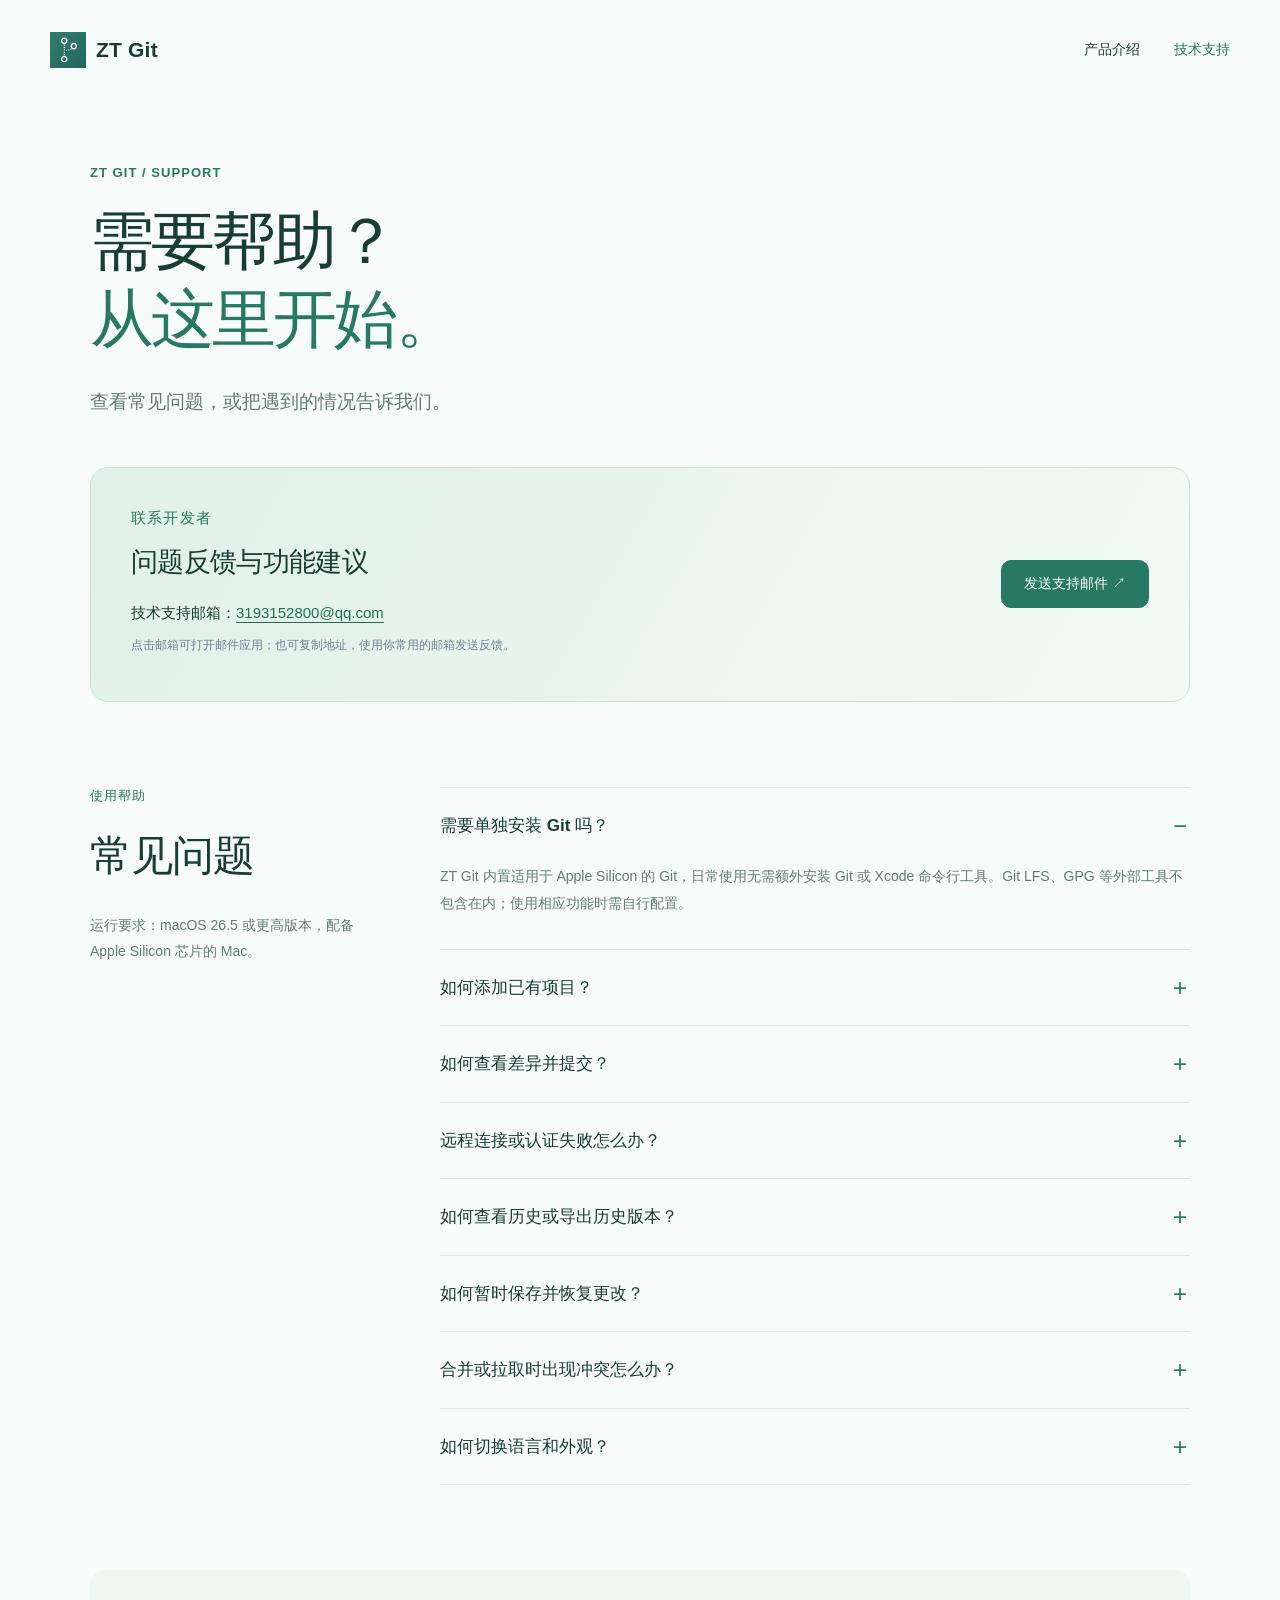
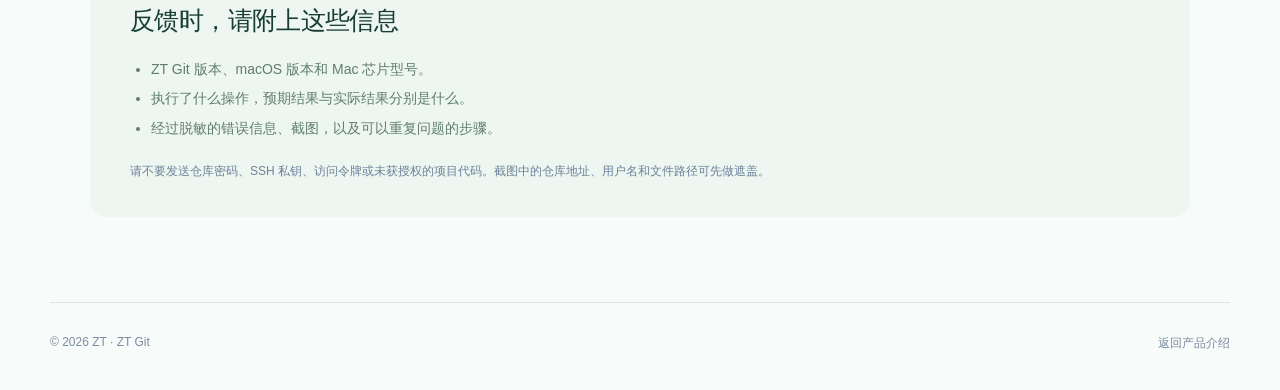
==== support.html @ c58c6ba7 "Publish ZT Git website" ====
<!doctype html>
<html lang="zh-CN"><head><meta charset="utf-8"><meta name="viewport" content="width=device-width,initial-scale=1"><title>技术支持 — ZT Git</title><meta name="description" content="ZT Git 使用帮助与技术支持。了解添加项目、提交、远程认证、历史记录与搁置，并联系开发者反馈问题。"><link rel="icon" href="icon.png"><link rel="stylesheet" href="styles.css"></head>
<body><header class="nav wrap"><a class="brand" href="./"><img src="icon.png" width="36" height="36" alt="">ZT Git</a><nav aria-label="主导航"><a href="./">产品介绍</a><a class="active" href="support.html" aria-current="page">技术支持</a></nav></header>
<main class="support wrap"><p class="eyebrow">ZT GIT / SUPPORT</p><h1>需要帮助？<br><span>从这里开始。</span></h1><p class="lead">查看常见问题，或把遇到的情况告诉我们。</p>
<section id="contact" class="contact-card" aria-labelledby="contact-title"><div><p class="eyebrow">联系开发者</p><h2 id="contact-title">问题反馈与功能建议</h2><p>技术支持邮箱：<a class="email" href="mailto:3193152800@qq.com?subject=ZT%20Git%20%E6%8A%80%E6%9C%AF%E6%94%AF%E6%8C%81">3193152800@qq.com</a></p><p class="small">点击邮箱可打开邮件应用；也可复制地址，使用你常用的邮箱发送反馈。</p></div><a class="button primary" href="mailto:3193152800@qq.com?subject=ZT%20Git%20%E6%8A%80%E6%9C%AF%E6%94%AF%E6%8C%81">发送支持邮件 ↗</a></section>
<section class="support-layout"><div><p class="eyebrow">使用帮助</p><h2>常见问题</h2><p class="body-copy">运行要求：macOS 26.5 或更高版本，配备 Apple Silicon 芯片的 Mac。</p></div><div class="faq">
<details open><summary>需要单独安装 Git 吗？</summary><div><p>ZT Git 内置适用于 Apple Silicon 的 Git，日常使用无需额外安装 Git 或 Xcode 命令行工具。Git LFS、GPG 等外部工具不包含在内；使用相应功能时需自行配置。</p></div></details>
<details><summary>如何添加已有项目？</summary><div><p>点击左上角“+”，选择“添加项目”，再选择包含 Git 仓库的本地项目文件夹或其中的子目录。也可以选择普通仓库的 .git 文件夹；项目支持按分组整理。</p></div></details>
<details><summary>如何查看差异并提交？</summary><div><p>打开项目后，在“更改”中选择文件查看差异，使用文件旁的“+”暂存需要提交的文件。输入提交说明后，点击提交按钮。存在未解决的冲突时需要先处理冲突。</p></div></details>
<details><summary>远程连接或认证失败怎么办？</summary><div><p>检查仓库地址、网络和账号权限。在“设置 → Git 服务器与账号”检查 HTTPS 凭据或 SSH 密钥配置，也可以使用系统 Git 配置。保存账号本身不会验证服务器权限。</p><p>首次连接新的 SSH 服务器时，请先与服务器管理员核对显示的主机指纹，再决定是否信任。</p></div></details>
<details id="history"><summary>如何查看历史或导出历史版本？</summary><div><p>切换到“历史”，可以使用列表或树状图查看记录，搜索已加载的提交。在指定提交上打开右键菜单，选择“导出此版本项目…”，将快照导出为 ZIP。导出不包含 .git、未提交更改和未跟踪文件，也不会额外下载子模块或 Git LFS 对象。</p></div></details>
<details id="stash"><summary>如何暂时保存并恢复更改？</summary><div><p>在“更改”菜单选择“搁置…”，填写说明并确认。之后在左侧“搁置”中查看记录，通过右键菜单选择恢复并保留，或恢复并移除。恢复前请先处理当前工作区的更改。</p></div></details>
<details><summary>合并或拉取时出现冲突怎么办？</summary><div><p>根据工作区提示打开冲突处理界面。对于支持的文本冲突，可以选择一方的完整版本或手动编辑，保存并暂存后继续操作。部分特殊文件需要使用外部工具处理。</p></div></details>
<details><summary>如何切换语言和外观？</summary><div><p>打开“设置 → 通用”，选择简体中文、English 或跟随系统；外观可选择浅色、深色或跟随系统。设置会保存并立即生效。</p></div></details>
</div></section><section class="feedback"><h2>反馈时，请附上这些信息</h2><ul><li>ZT Git 版本、macOS 版本和 Mac 芯片型号。</li><li>执行了什么操作，预期结果与实际结果分别是什么。</li><li>经过脱敏的错误信息、截图，以及可以重复问题的步骤。</li></ul><p class="small">请不要发送仓库密码、SSH 私钥、访问令牌或未获授权的项目代码。截图中的仓库地址、用户名和文件路径可先做遮盖。</p></section></main>
<footer class="wrap footer"><span>© 2026 ZT · ZT Git</span><nav aria-label="页脚导航"><a href="./">返回产品介绍</a></nav></footer></body></html>
---- styles.css ----
:root{--ink:#173d35;--muted:#607d72;--accent:#287963;--line:#dce9e2;--paper:#f7fbf9;--white:#fff;font-family:-apple-system,BlinkMacSystemFont,"Segoe UI","PingFang SC","Microsoft YaHei",sans-serif;color:var(--ink);background:var(--paper);font-synthesis:none}
*{box-sizing:border-box}html{scroll-behavior:smooth;scroll-padding-top:36px}body{margin:0}a{color:inherit;text-decoration:none}a:hover{color:var(--accent)}a:focus-visible,summary:focus-visible{outline:3px solid #7aabef;outline-offset:5px;border-radius:4px}img{display:block;max-width:100%;height:auto}figure{margin:0}.wrap{width:min(1180px,calc(100% - 64px));margin-inline:auto}.nav{display:flex;align-items:center;justify-content:space-between;height:100px}.brand{display:flex;align-items:center;gap:10px;font-size:21px;font-weight:700;letter-spacing:.2px}.nav nav{display:flex;gap:34px;font-size:14px;font-weight:550}.active{color:var(--accent)}.eyebrow{font-size:13px;font-weight:650;letter-spacing:.08em;color:var(--accent);margin:0 0 22px}.hero{text-align:center;padding-top:70px}h1,h2,h3,p{margin-top:0}h1{font-size:clamp(42px,5.6vw,76px);line-height:1.22;letter-spacing:-.045em;font-weight:730;margin-bottom:26px}h1 span{color:var(--accent)}.lead{font-size:19px;line-height:1.85;color:var(--muted);margin-bottom:30px}.actions{display:flex;justify-content:center;gap:14px;flex-wrap:wrap}.button{display:inline-flex;align-items:center;justify-content:center;gap:18px;border:1px solid #c8dfd3;border-radius:10px;padding:14px 22px;font-size:14px;font-weight:600;transition:background .15s,transform .15s;background:var(--white);white-space:nowrap}.button:hover{background:#e8f4ed;transform:translateY(-1px)}.primary{background:var(--accent);border-color:var(--accent);color:#fff}.primary:hover{background:#1e6651;color:#fff}.compatibility{font-size:12px;color:#7b8da4;margin-top:23px;margin-bottom:48px}.hero-image{background:linear-gradient(135deg,#dcefe6,#f6fbf8);border:1px solid #d1e7db;border-radius:22px;padding:28px 28px 15px;box-shadow:0 25px 70px #254e8220}.hero-image img{border-radius:10px;box-shadow:0 12px 30px #233b6025}.hero-image figcaption{font-size:11px;color:#7a8fa9;margin-top:16px}.section{padding-top:110px;padding-bottom:100px}h2{font-size:clamp(30px,3.3vw,44px);line-height:1.35;letter-spacing:-.025em;font-weight:680;margin-bottom:28px}.section-head{margin-bottom:54px}.feature-grid{display:grid;grid-template-columns:1fr 1fr;gap:0 70px}.feature-grid article{padding:32px 0;border-top:1px solid var(--line)}.feature-number{color:#7b90a9;font-size:12px;letter-spacing:.04em}.feature-grid h3,.closing h3{font-size:23px;margin:16px 0 14px;font-weight:650}.feature-grid p,.closing p,.body-copy{font-size:16px;line-height:1.9;color:var(--muted);max-width:46ch}.history-section{background:#eaf5ef}.split{display:grid;grid-template-columns:.8fr 1.5fr;align-items:center;gap:60px}.split figure img{border-radius:14px;border:1px solid #d4dfef;box-shadow:0 25px 50px #1a3d701c}.text-link{font-weight:600;font-size:14px;color:var(--accent);display:inline-block;margin-top:12px}.closing-grid{display:grid;grid-template-columns:1fr 1fr;gap:70px;margin:35px 0 28px}.closing h3{margin-top:0}.closing .eyebrow{color:var(--accent);font-size:13px}.footer{padding:32px 0 38px;border-top:1px solid var(--line);display:flex;justify-content:space-between;font-size:12px;color:#7a8ba0;gap:24px}.support{padding-top:65px;max-width:1100px}.support h1{font-size:clamp(42px,5vw,66px)}.contact-card{display:flex;align-items:center;justify-content:space-between;gap:28px;padding:36px 40px;background:linear-gradient(120deg,#e0f1e7,#f2faf5);border:1px solid #cce4d7;border-radius:18px;margin:48px 0 85px;scroll-margin-top:28px}.contact-card .eyebrow{margin-bottom:13px}.contact-card h2{font-size:27px;margin-bottom:18px}.contact-card p{font-size:15px;line-height:1.8;margin-bottom:8px}.contact-card .small,.small{font-size:12px;line-height:1.9;color:#6c8099}.email{color:#216f58;text-decoration:underline;text-underline-offset:4px;overflow-wrap:anywhere}.support-layout{display:grid;grid-template-columns:280px 1fr;gap:70px;margin-bottom:85px}.support-layout .body-copy{font-size:14px}.faq{border-top:1px solid var(--line)}details{border-bottom:1px solid var(--line);padding:0}summary{padding:25px 30px 25px 0;font-size:17px;font-weight:600;cursor:pointer;list-style:none;position:relative;line-height:1.5}summary::-webkit-details-marker{display:none}summary:after{content:'+';position:absolute;right:3px;color:var(--accent);font-size:24px;top:20px;font-weight:400}details[open] summary:after{content:'−'}details>div{padding-bottom:19px}details p{font-size:14px;line-height:1.95;color:var(--muted);margin-bottom:12px}.feedback{padding:34px 40px;background:#edf6f0;border-radius:16px;margin-bottom:85px}.feedback h2{font-size:25px;margin-bottom:17px}.feedback ul{padding-left:21px;font-size:14px;line-height:2.1;color:var(--muted);margin-bottom:17px}.feedback .small{margin-bottom:0}
@media(max-width:850px){.split{grid-template-columns:1fr;gap:30px}.split .body-copy{max-width:65ch}.support-layout{grid-template-columns:1fr;gap:25px}.support-layout .body-copy{max-width:100%}.contact-card{align-items:flex-start;flex-direction:column}.closing-grid{gap:32px}.feature-grid{gap:0 36px}}
@media(max-width:560px){.wrap{width:calc(100% - 36px)}.nav{height:80px}.nav nav{gap:20px;font-size:13px}.brand{font-size:19px}.brand img{width:31px}.hero{padding-top:46px}.hero h1{font-size:42px}.lead{font-size:16px}.eyebrow{font-size:11px}.compatibility{font-size:10px;margin-bottom:30px}.hero-image{padding:10px 10px 12px;border-radius:14px}.hero-image img{border-radius:6px}.hero-image figcaption{font-size:9px;margin-top:10px}.section{padding-top:68px;padding-bottom:62px}.feature-grid,.closing-grid{grid-template-columns:1fr;gap:0}.feature-grid article{padding:25px 0}.feature-grid h3,.closing h3{font-size:21px}.feature-grid p,.closing p{font-size:15px}.closing-grid article{margin-bottom:22px}.closing .button{font-size:13px;padding-inline:16px}.footer{font-size:11px}.support{padding-top:46px}.contact-card{margin-top:32px;margin-bottom:55px;padding:27px 22px}.contact-card h2{font-size:23px}.contact-card p{font-size:13px}.support-layout{margin-bottom:55px}.support h1{font-size:44px}.support summary{font-size:15px}.feedback{padding:27px 22px;margin-bottom:55px}.feedback h2{font-size:22px}}
.footer nav{display:flex;flex-wrap:wrap;gap:16px 24px}.privacy{max-width:900px;padding-top:60px;padding-bottom:80px}.privacy h1{font-size:clamp(38px,5vw,58px);margin-bottom:18px}.privacy .policy-date{font-size:13px;color:var(--muted);margin-bottom:32px}.privacy p,.privacy li{font-size:15px;line-height:1.95;overflow-wrap:anywhere}.privacy p{margin-bottom:16px}.privacy section{margin-top:36px}.privacy h2{font-size:23px;line-height:1.5;margin-bottom:16px;letter-spacing:0}.privacy ul{padding-left:24px}.privacy li{margin-bottom:10px}.privacy a{color:var(--accent);text-decoration:underline;text-underline-offset:3px}.privacy-summary{padding:24px 28px;margin:30px 0 40px;border:1px solid #cce4d7;border-radius:16px;background:#eaf5ef}.privacy-summary strong{display:block;margin-bottom:8px;font-size:16px}.privacy-summary p{margin:0}@media(max-width:560px){.privacy{padding-top:38px;padding-bottom:55px}.privacy h2{font-size:21px}.privacy p,.privacy li{font-size:14px}.privacy-summary{padding:22px}.footer{flex-wrap:wrap}}
@media(prefers-reduced-motion:reduce){html{scroll-behavior:auto}.button{transition:none}}
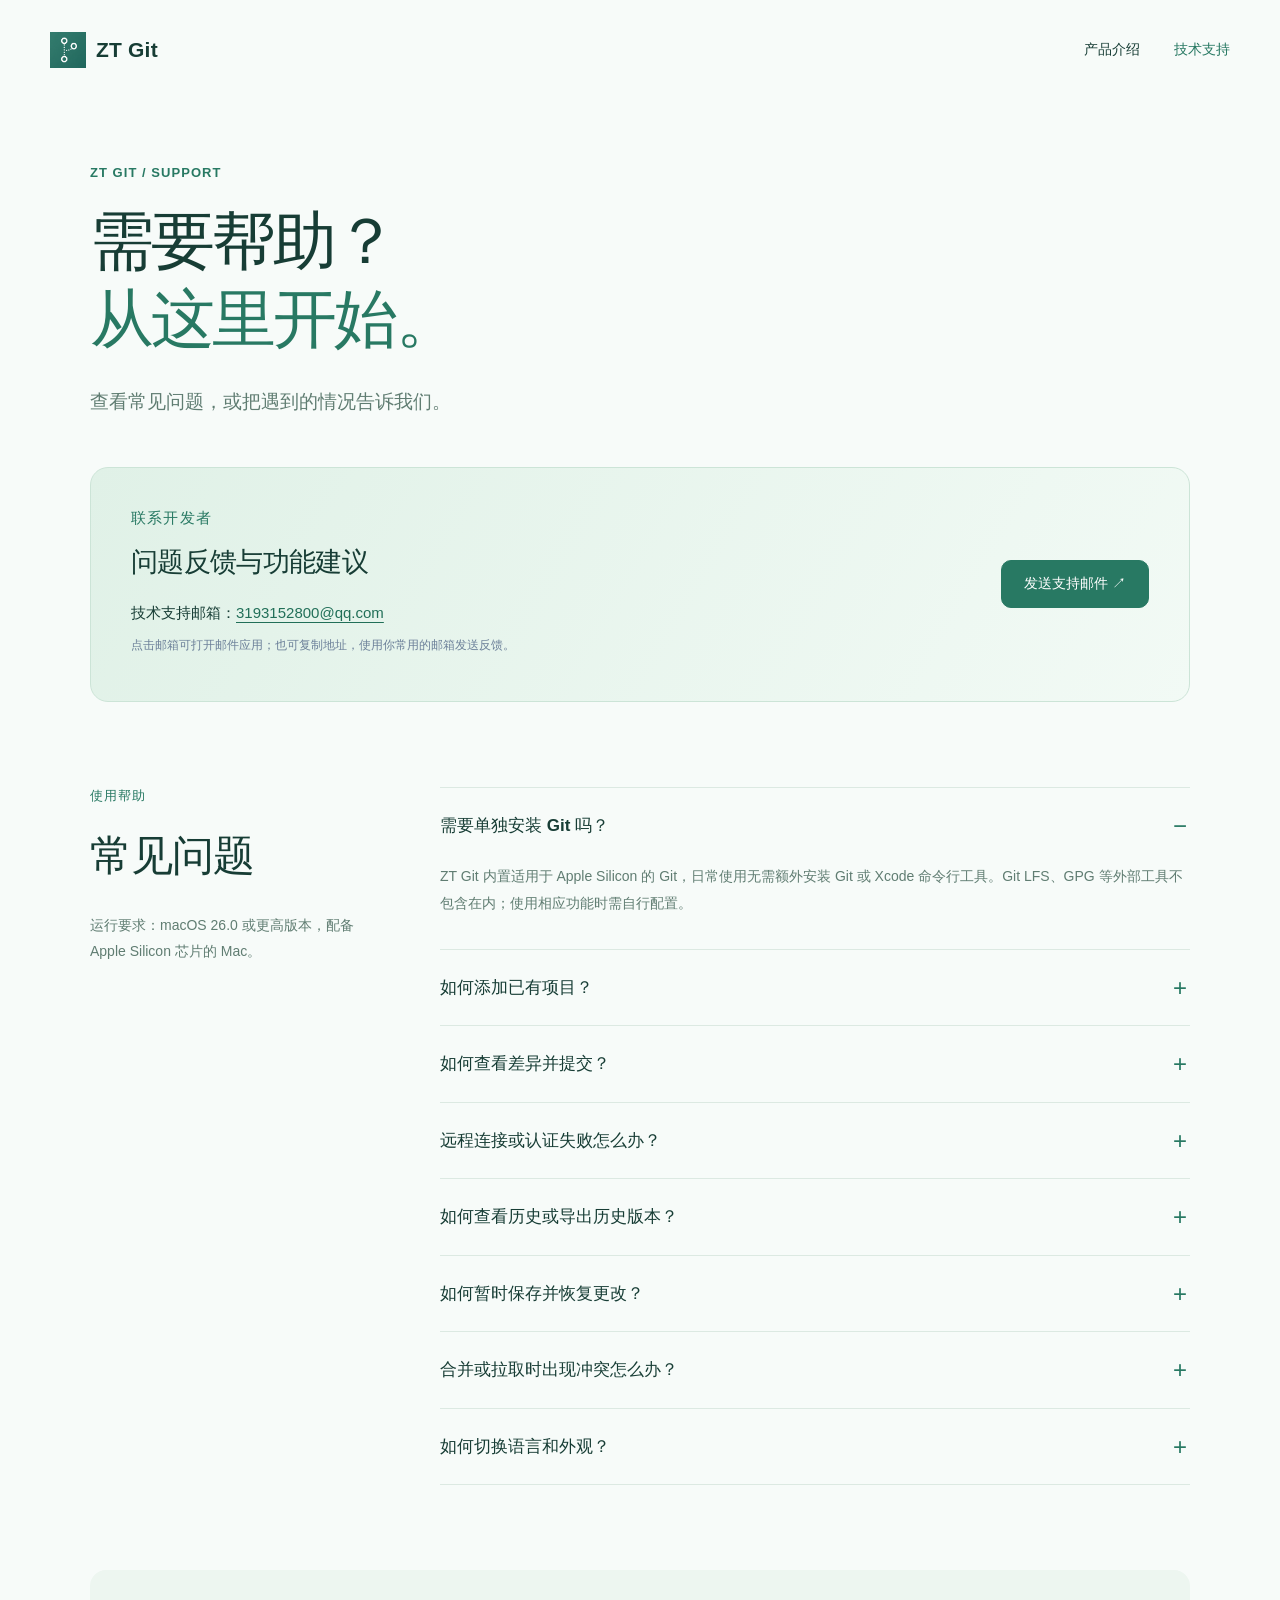
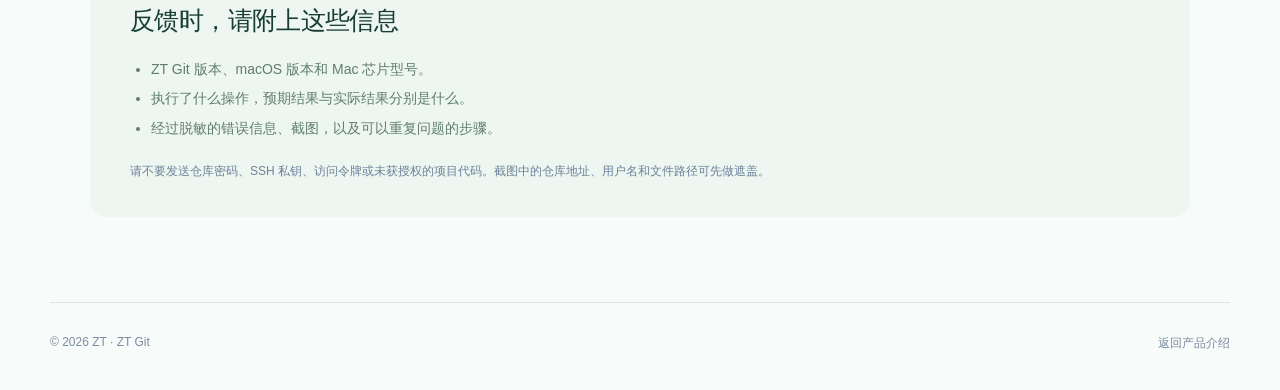
==== commit 06160fdf: "Update minimum macOS version" ====
--- a/support.html
+++ b/support.html
@@ -3,7 +3,7 @@
 <body><header class="nav wrap"><a class="brand" href="./"><img src="icon.png" width="36" height="36" alt="">ZT Git</a><nav aria-label="主导航"><a href="./">产品介绍</a><a class="active" href="support.html" aria-current="page">技术支持</a></nav></header>
 <main class="support wrap"><p class="eyebrow">ZT GIT / SUPPORT</p><h1>需要帮助？<br><span>从这里开始。</span></h1><p class="lead">查看常见问题，或把遇到的情况告诉我们。</p>
 <section id="contact" class="contact-card" aria-labelledby="contact-title"><div><p class="eyebrow">联系开发者</p><h2 id="contact-title">问题反馈与功能建议</h2><p>技术支持邮箱：<a class="email" href="mailto:3193152800@qq.com?subject=ZT%20Git%20%E6%8A%80%E6%9C%AF%E6%94%AF%E6%8C%81">3193152800@qq.com</a></p><p class="small">点击邮箱可打开邮件应用；也可复制地址，使用你常用的邮箱发送反馈。</p></div><a class="button primary" href="mailto:3193152800@qq.com?subject=ZT%20Git%20%E6%8A%80%E6%9C%AF%E6%94%AF%E6%8C%81">发送支持邮件 ↗</a></section>
-<section class="support-layout"><div><p class="eyebrow">使用帮助</p><h2>常见问题</h2><p class="body-copy">运行要求：macOS 26.5 或更高版本，配备 Apple Silicon 芯片的 Mac。</p></div><div class="faq">
+<section class="support-layout"><div><p class="eyebrow">使用帮助</p><h2>常见问题</h2><p class="body-copy">运行要求：macOS 26.0 或更高版本，配备 Apple Silicon 芯片的 Mac。</p></div><div class="faq">
 <details open><summary>需要单独安装 Git 吗？</summary><div><p>ZT Git 内置适用于 Apple Silicon 的 Git，日常使用无需额外安装 Git 或 Xcode 命令行工具。Git LFS、GPG 等外部工具不包含在内；使用相应功能时需自行配置。</p></div></details>
 <details><summary>如何添加已有项目？</summary><div><p>点击左上角“+”，选择“添加项目”，再选择包含 Git 仓库的本地项目文件夹或其中的子目录。也可以选择普通仓库的 .git 文件夹；项目支持按分组整理。</p></div></details>
 <details><summary>如何查看差异并提交？</summary><div><p>打开项目后，在“更改”中选择文件查看差异，使用文件旁的“+”暂存需要提交的文件。输入提交说明后，点击提交按钮。存在未解决的冲突时需要先处理冲突。</p></div></details>
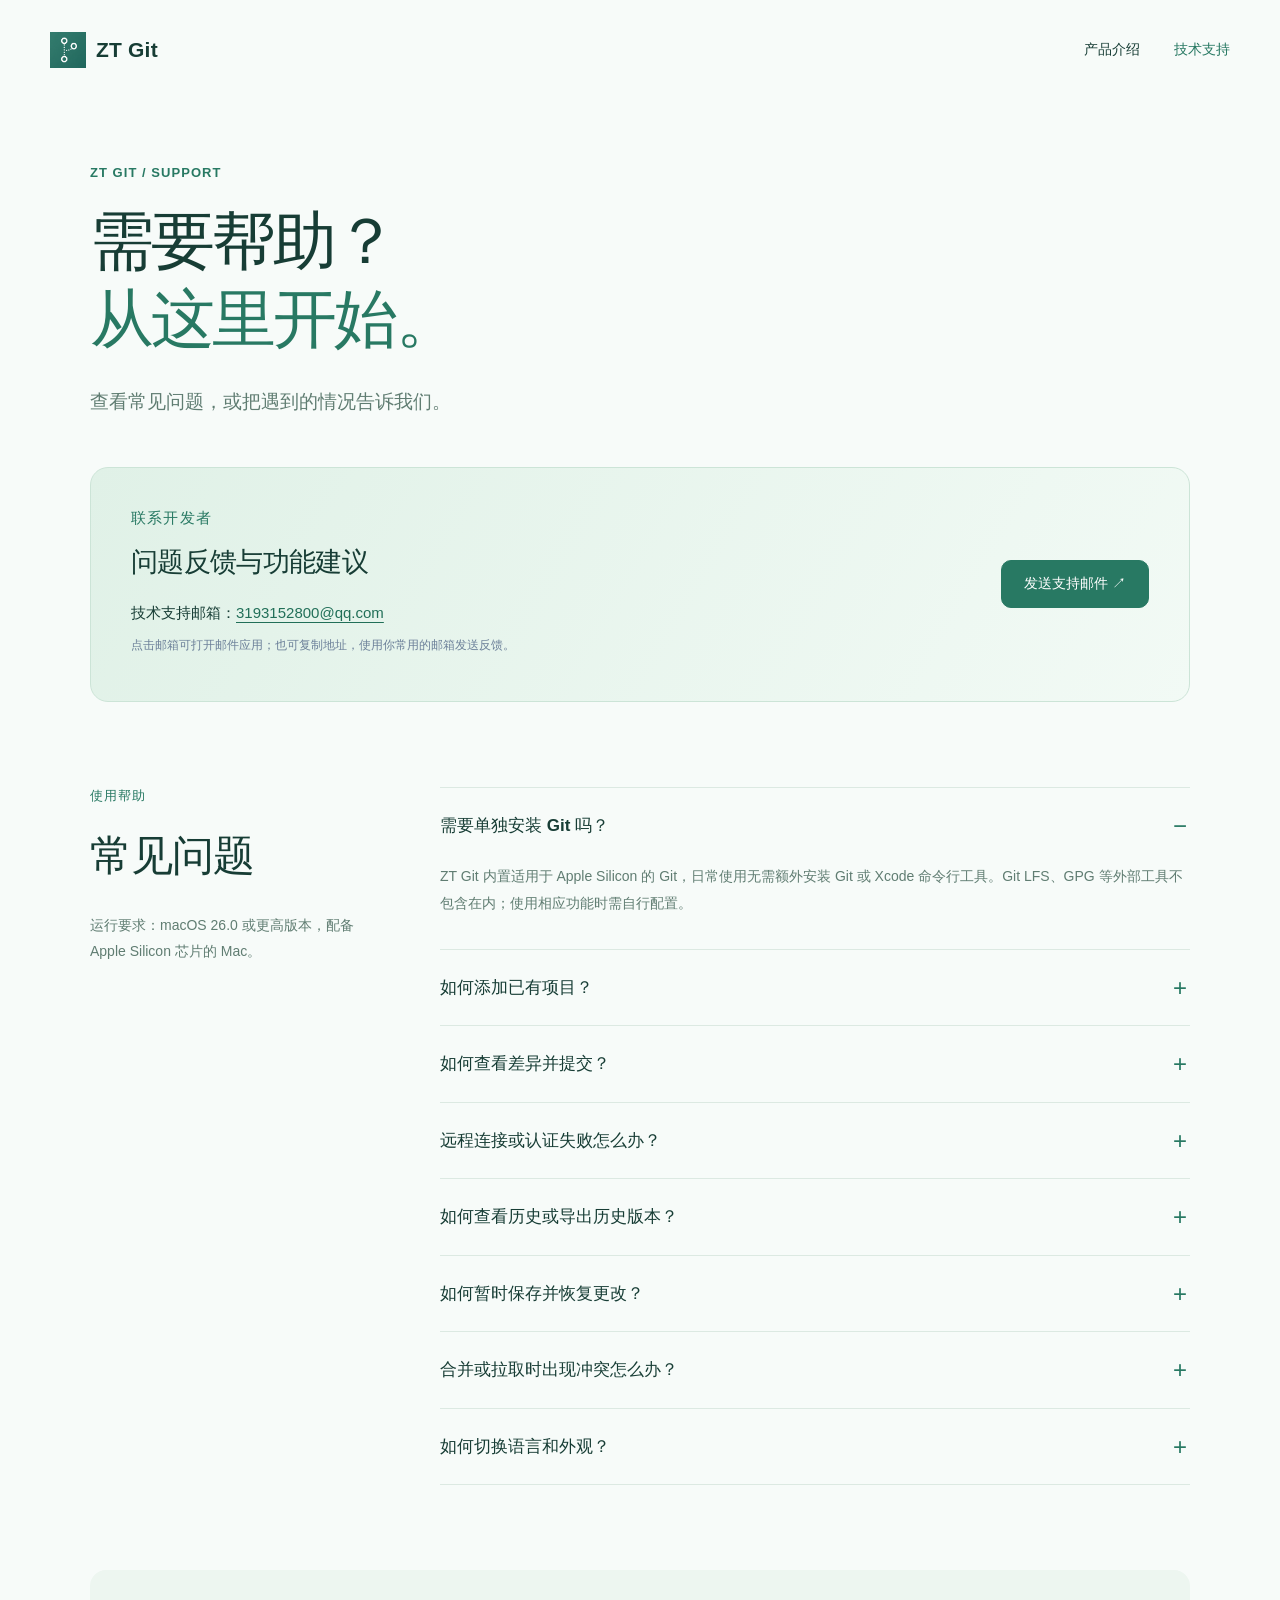
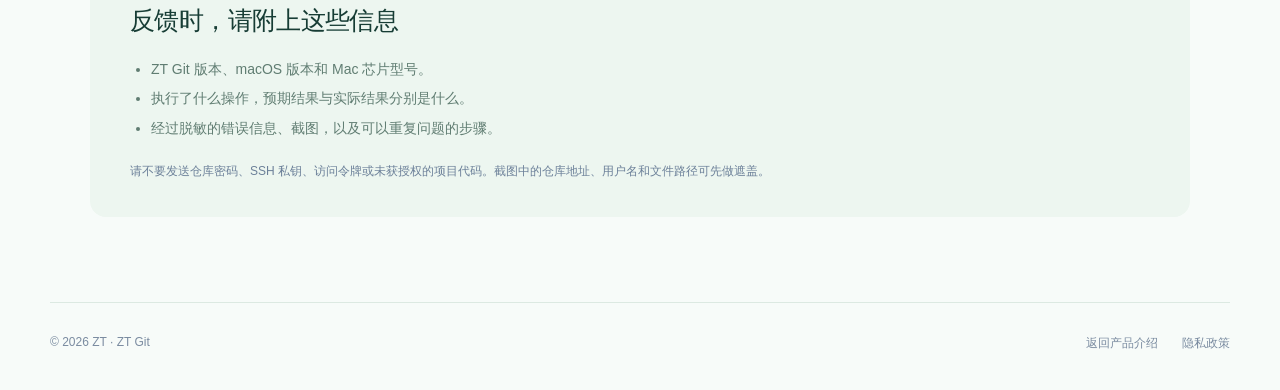
==== commit e8e2b1e1: "Publish ZT Git privacy policy" ====
--- a/support.html
+++ b/support.html
@@ -13,4 +13,4 @@
 <details><summary>合并或拉取时出现冲突怎么办？</summary><div><p>根据工作区提示打开冲突处理界面。对于支持的文本冲突，可以选择一方的完整版本或手动编辑，保存并暂存后继续操作。部分特殊文件需要使用外部工具处理。</p></div></details>
 <details><summary>如何切换语言和外观？</summary><div><p>打开“设置 → 通用”，选择简体中文、English 或跟随系统；外观可选择浅色、深色或跟随系统。设置会保存并立即生效。</p></div></details>
 </div></section><section class="feedback"><h2>反馈时，请附上这些信息</h2><ul><li>ZT Git 版本、macOS 版本和 Mac 芯片型号。</li><li>执行了什么操作，预期结果与实际结果分别是什么。</li><li>经过脱敏的错误信息、截图，以及可以重复问题的步骤。</li></ul><p class="small">请不要发送仓库密码、SSH 私钥、访问令牌或未获授权的项目代码。截图中的仓库地址、用户名和文件路径可先做遮盖。</p></section></main>
-<footer class="wrap footer"><span>© 2026 ZT · ZT Git</span><nav aria-label="页脚导航"><a href="./">返回产品介绍</a></nav></footer></body></html>
+<footer class="wrap footer"><span>© 2026 ZT · ZT Git</span><nav aria-label="页脚导航"><a href="./">返回产品介绍</a><a href="privacy.html">隐私政策</a></nav></footer></body></html>
